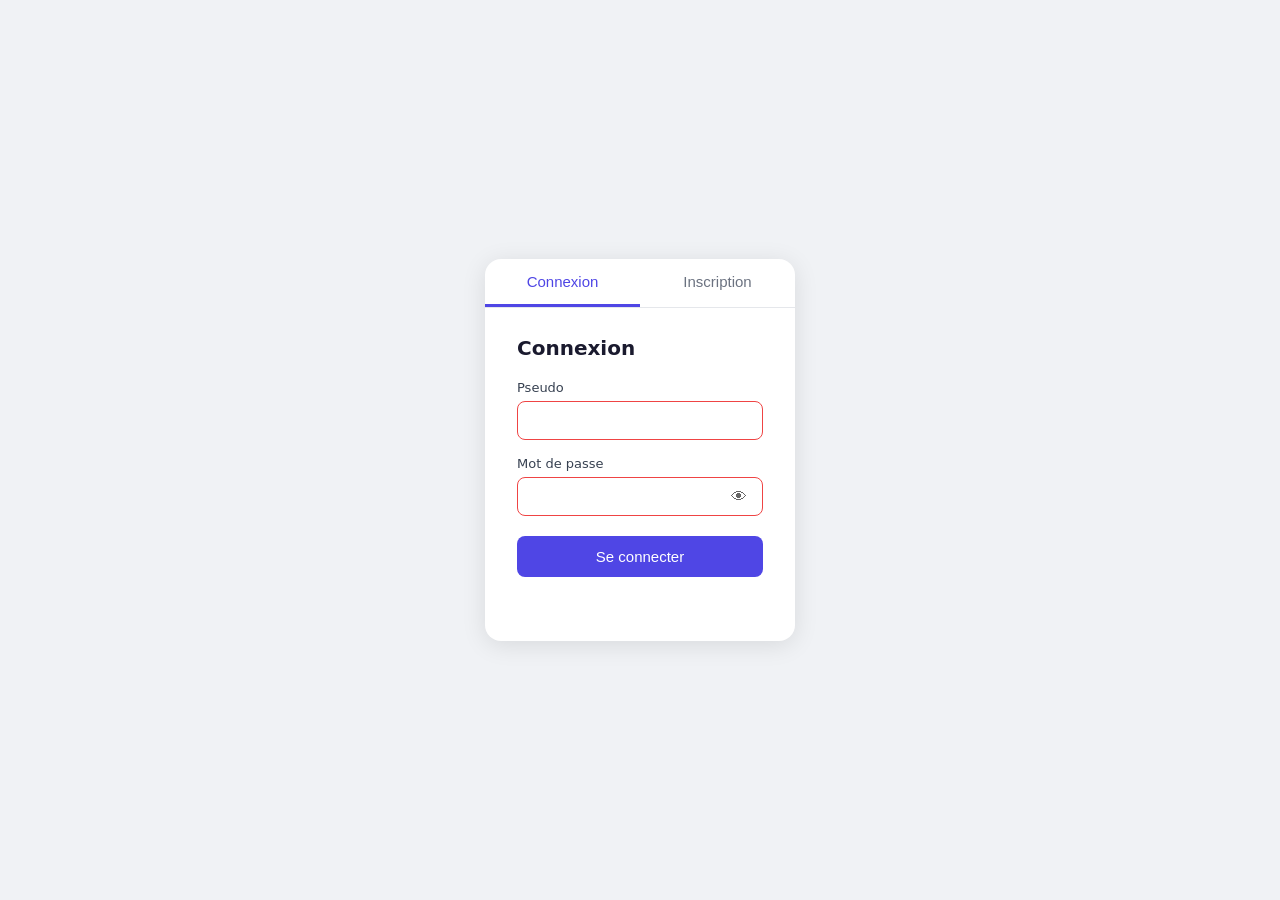
==== Front/index.html @ f85ab186 "Formulaire d'inscription et login" ====
<!DOCTYPE html>
<html lang="fr">
<head>
  <meta charset="UTF-8">
  <meta name="viewport" content="width=device-width, initial-scale=1.0">
  <title>Authentification sécurisée</title>
  <link rel="stylesheet" href="style.css">
</head>
<body>
  <main>
    <div class="card" id="app">
      <!-- Les onglets -->
      <div class="tabs" role="tablist">
        <button class="tab active" data-tab="login"
          role="tab" aria-selected="true">Connexion</button>
        <button class="tab" data-tab="register"
          role="tab" aria-selected="false">Inscription</button>
      </div>

      <!-- Formulaire connexion -->
      <section id="login" class="panel active" aria-label="Connexion">
        <h1>Connexion</h1>
        <div class="field">
          <label for="login-user">Pseudo</label>
          <input type="text" id="login-user" autocomplete="username"
                 minlength="3" maxlength="30" required>
        </div>
        <div class="field">
          <label for="login-pass">Mot de passe</label>
          <div class="input-wrap">
            <input type="password" id="login-pass" autocomplete="current-password"
                   minlength="8" required>
            <button type="button" class="toggle-pass" aria-label="Afficher/masquer">👁</button>
          </div>
        </div>
        <button class="btn" id="btn-login">Se connecter</button>
        <p class="msg" id="login-msg" role="alert" aria-live="polite"></p>
      </section>

      <!-- Formulaire inscription -->
      <section id="register" class="panel" aria-label="Inscription">
        <h1>Inscription</h1>
        <div class="field">
          <label for="reg-user">Pseudo</label>
          <input type="text" id="reg-user" autocomplete="username"
                 minlength="3" maxlength="30" pattern="[a-zA-Z0-9_]+" required>
          <small>Lettres, chiffres et _ (3–30 caractères)</small>
        </div>
        <div class="field">
          <label for="reg-pass">Mot de passe</label>
          <input type="password" id="reg-pass" autocomplete="new-password"
                 minlength="8" required>
          <div class="strength-bar"><div id="strength-fill"></div></div>
          <small id="strength-label">—</small>
        </div>
        <div class="field">
          <label for="reg-pass2">Confirmer</label>
          <input type="password" id="reg-pass2" autocomplete="new-password"
                 minlength="8" required>
        </div>
        <button class="btn" id="btn-register">Créer le compte</button>
        <p class="msg" id="reg-msg" role="alert" aria-live="polite"></p>
      </section>
    </div>
  </main>
  <script src="app.js"></script>
</body>
</html>
---- Front/style.css ----
*, *::before, *::after { box-sizing: border-box; margin: 0; }

body {
  min-height: 100vh;
  display: flex;
  align-items: center;
  justify-content: center;
  font-family: system-ui, sans-serif;
  background: #f0f2f5;
  color: #1a1a2e;
}

.card {
  background: #fff;
  border-radius: 16px;
  box-shadow: 0 4px 24px rgba(0,0,0,.10);
  width: 100%;
  max-width: 400px;
  overflow: hidden;
}

/* Onglets */
.tabs {
  display: flex;
  border-bottom: 1px solid #e5e7eb;
}
.tab {
  flex: 1;
  padding: 14px;
  border: none;
  background: none;
  font-size: 15px;
  cursor: pointer;
  color: #6b7280;
  transition: color .2s, border-bottom .2s;
  border-bottom: 3px solid transparent;
}
.tab.active {
  color: #4f46e5;
  border-bottom-color: #4f46e5;
  font-weight: 500;
}

/* Panneaux */
.panel { display: none; padding: 28px 32px 32px; }
.panel.active { display: block; }

h1 { font-size: 20px; font-weight: 600; margin-bottom: 20px; }

/* Champs */
.field { margin-bottom: 16px; }
label { display: block; font-size: 13px; font-weight: 500;
        color: #374151; margin-bottom: 6px; }
input[type=text],
input[type=password] {
  width: 100%;
  padding: 10px 12px;
  border: 1.5px solid #d1d5db;
  border-radius: 8px;
  font-size: 15px;
  transition: border-color .15s, box-shadow .15s;
  outline: none;
}
input:focus {
  border-color: #4f46e5;
  box-shadow: 0 0 0 3px rgba(79,70,229,.12);
}
input:invalid:not(:placeholder-shown) { border-color: #ef4444; }
small { display: block; font-size: 12px; color: #6b7280; margin-top: 4px; }

.input-wrap { position: relative; }
.input-wrap input { padding-right: 42px; }
.toggle-pass {
  position: absolute; right: 10px; top: 50%;
  transform: translateY(-50%);
  background: none; border: none; cursor: pointer;
  font-size: 16px; opacity: .6;
}

/* Indicateur de force */
.strength-bar {
  height: 4px; background: #e5e7eb;
  border-radius: 4px; margin-top: 6px; overflow: hidden;
}
#strength-fill {
  height: 100%; width: 0;
  border-radius: 4px; transition: width .3s, background .3s;
}

/* Bouton */
.btn {
  width: 100%; padding: 12px;
  background: #4f46e5; color: #fff;
  border: none; border-radius: 8px;
  font-size: 15px; font-weight: 500;
  cursor: pointer; transition: background .2s, opacity .2s;
  margin-top: 4px;
}
.btn:hover { background: #4338ca; }
.btn:disabled { opacity: .6; cursor: not-allowed; }

/* Messages */
.msg {
  margin-top: 12px; font-size: 14px;
  min-height: 20px; text-align: center;
}
.msg.success { color: #16a34a; }
.msg.error   { color: #dc2626; }
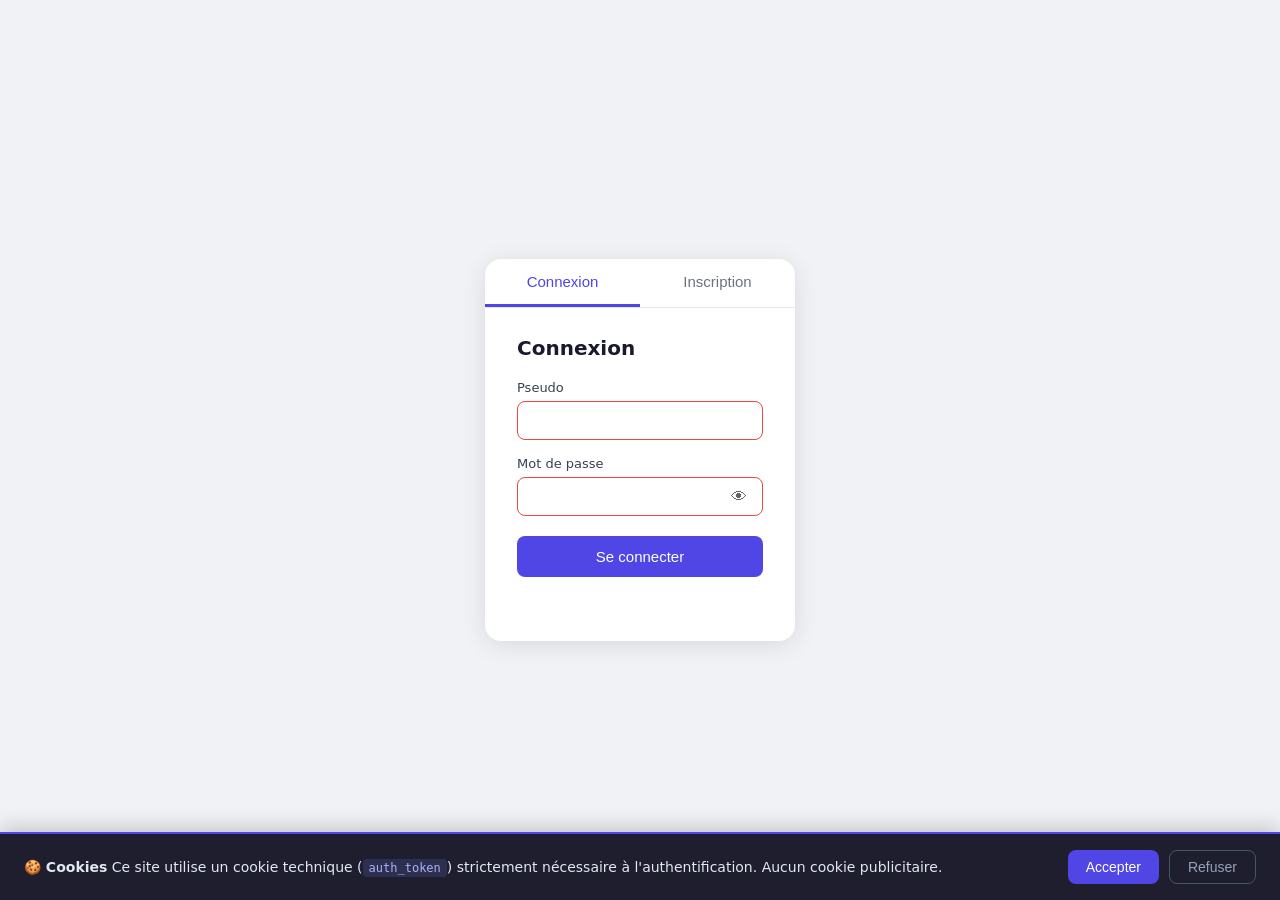
==== commit 818f6ee6: "Uptadate cookie" ====
--- a/Front/index.html
+++ b/Front/index.html
@@ -49,20 +49,35 @@
         <div class="field">
           <label for="reg-pass">Mot de passe</label>
           <input type="password" id="reg-pass" autocomplete="new-password"
-                 minlength="8" required>
+                 minlength="12" required>
           <div class="strength-bar"><div id="strength-fill"></div></div>
-          <small id="strength-label">—</small>
+          <small id="strength-label">Minimum 12 caractères avec une majuscule, une minuscule,
+  un chiffre et un caractère spécial</small>
         </div>
         <div class="field">
           <label for="reg-pass2">Confirmer</label>
           <input type="password" id="reg-pass2" autocomplete="new-password"
-                 minlength="8" required>
+                 minlength="12" required>
         </div>
         <button class="btn" id="btn-register">Créer le compte</button>
         <p class="msg" id="reg-msg" role="alert" aria-live="polite"></p>
       </section>
     </div>
   </main>
+  <div id="cookie-banner">
+    <div id="cookie-text">
+      <strong>🍪 Cookies</strong>
+      Ce site utilise un cookie technique (<code>auth_token</code>)
+      strictement nécessaire à l'authentification. Aucun cookie publicitaire.
+    </div>
+    <div id="cookie-buttons">
+      <button id="cookie-accept">Accepter</button>
+      <button id="cookie-refuse">Refuser</button>
+    </div>
+  </div>
+  <button id="cookie-settings" class="cookie-settings-btn">
+  ⚙️ Modifier mes cookies
+  </button>
   <script src="app.js"></script>
 </body>
 </html>
--- a/Front/style.css
+++ b/Front/style.css
@@ -105,4 +105,86 @@
   min-height: 20px; text-align: center;
 }
 .msg.success { color: #16a34a; }
-.msg.error   { color: #dc2626; }+.msg.error   { color: #dc2626; }
+/* ── Bandeau cookie ─────────────────────────────────────────────── */
+#cookie-banner {
+  position: fixed;
+  bottom: 0; left: 0; right: 0;
+  background: #1e1e2e;
+  color: #e2e8f0;
+  padding: 16px 24px;
+  display: flex;
+  align-items: center;
+  justify-content: space-between;
+  gap: 16px;
+  flex-wrap: wrap;
+  font-size: 14px;
+  z-index: 1000;
+  border-top: 2px solid #4f46e5;
+  box-shadow: 0 -4px 20px rgba(0,0,0,.2);
+  transition: transform .3s ease, opacity .3s ease;  /* ← ajout opacity */
+}
+
+#cookie-banner.hidden {
+  transform: translateY(100%);
+  opacity: 0;              /* ← le bandeau devient invisible */
+  pointer-events: none;    /* ← désactive les clics même si encore dans le DOM */
+}
+
+#cookie-text code {
+  background: #2e2e4e;
+  padding: 2px 6px;
+  border-radius: 4px;
+  font-size: 12px;
+  color: #a5b4fc;
+}
+
+#cookie-buttons {
+  display: flex;
+  gap: 10px;
+  flex-shrink: 0;
+}
+
+#cookie-accept {
+  background: #4f46e5;
+  color: #fff;
+  border: none;
+  padding: 8px 18px;
+  border-radius: 8px;
+  cursor: pointer;
+  font-size: 14px;
+  font-weight: 500;
+  transition: background .2s;
+}
+#cookie-accept:hover { background: #4338ca; }
+
+#cookie-refuse {
+  background: transparent;
+  color: #94a3b8;
+  border: 1px solid #475569;
+  padding: 8px 18px;
+  border-radius: 8px;
+  cursor: pointer;
+  font-size: 14px;
+  transition: border-color .2s, color .2s;
+}
+#cookie-refuse:hover { color: #e2e8f0; border-color: #94a3b8; }
+/* Bouton paramètres cookies */
+.cookie-settings-btn {
+  position: fixed;
+  bottom: 20px;
+  right: 20px;
+  background: #4f46e5;
+  color: white;
+  border: none;
+  padding: 10px 14px;
+  border-radius: 999px;
+  cursor: pointer;
+  font-size: 14px;
+  box-shadow: 0 2px 10px rgba(0,0,0,.15);
+  z-index: 999;
+}
+
+.cookie-settings-btn:hover {
+  background: #4338ca;
+}
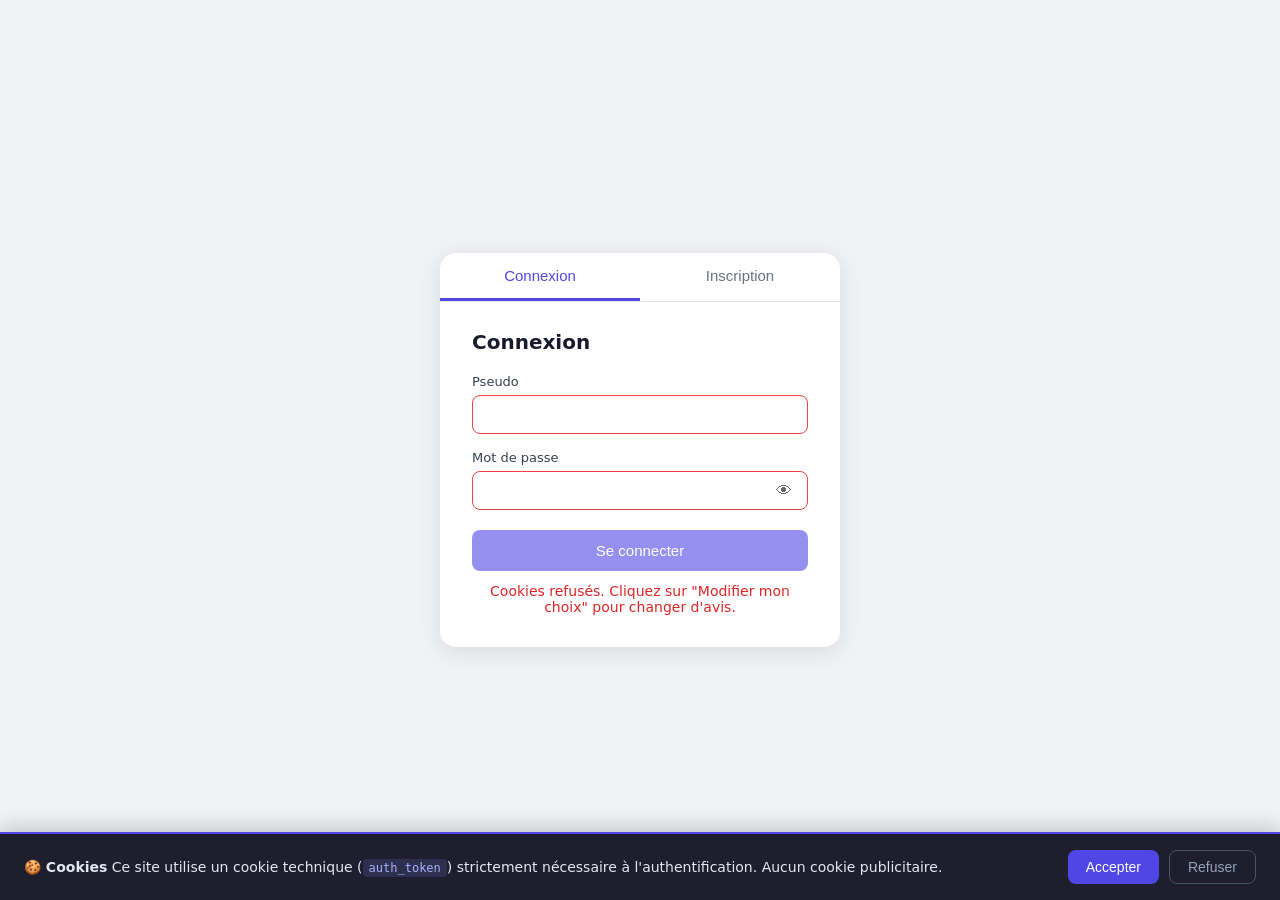
==== commit 8eaabada: "update deconnexion" ====
--- a/Front/index.html
+++ b/Front/index.html
@@ -78,6 +78,9 @@
   <button id="cookie-settings" class="cookie-settings-btn">
   ⚙️ Modifier mes cookies
   </button>
+  <button id="btn-logout" class="btn" style="display:none;">
+  Se déconnecter
+  </button>
   <script src="app.js"></script>
 </body>
 </html>
--- a/Front/style.css
+++ b/Front/style.css
@@ -99,6 +99,14 @@
 .btn:hover { background: #4338ca; }
 .btn:disabled { opacity: .6; cursor: not-allowed; }
 
+#btn-logout {
+  background: #dc2626;
+}
+
+#btn-logout:hover {
+  background: #b91c1c;
+}
+
 /* Messages */
 .msg {
   margin-top: 12px; font-size: 14px;
@@ -187,4 +195,4 @@
 
 .cookie-settings-btn:hover {
   background: #4338ca;
-}+}
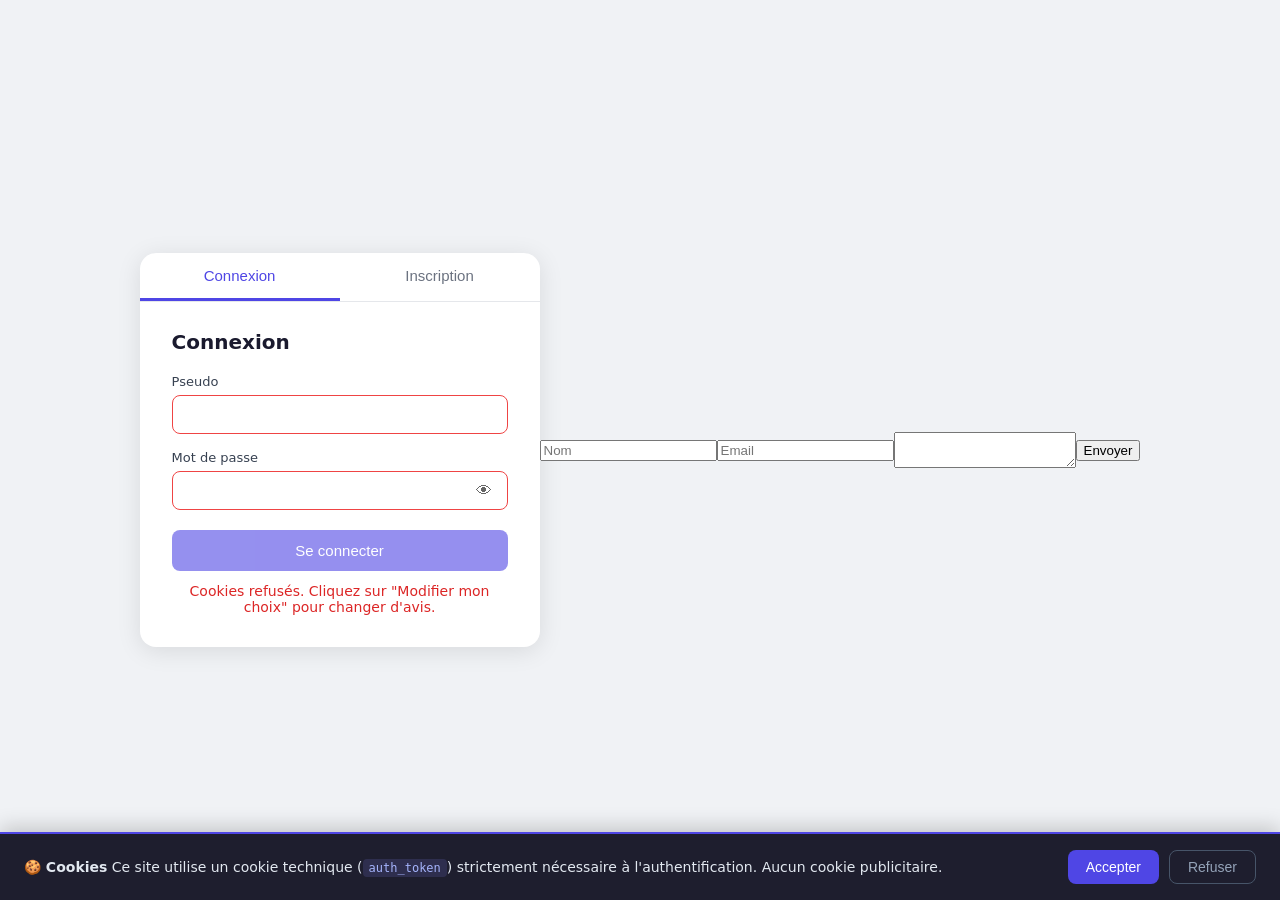
==== commit c2353f94: "Start contact" ====
--- a/Front/index.html
+++ b/Front/index.html
@@ -81,6 +81,10 @@
   <button id="btn-logout" class="btn" style="display:none;">
   Se déconnecter
   </button>
+  <input id="c-name" placeholder="Nom">
+  <input id="c-email" placeholder="Email">
+  <textarea id="c-message"></textarea>
+  <button onclick="sendContact()">Envoyer</button>
   <script src="app.js"></script>
 </body>
 </html>
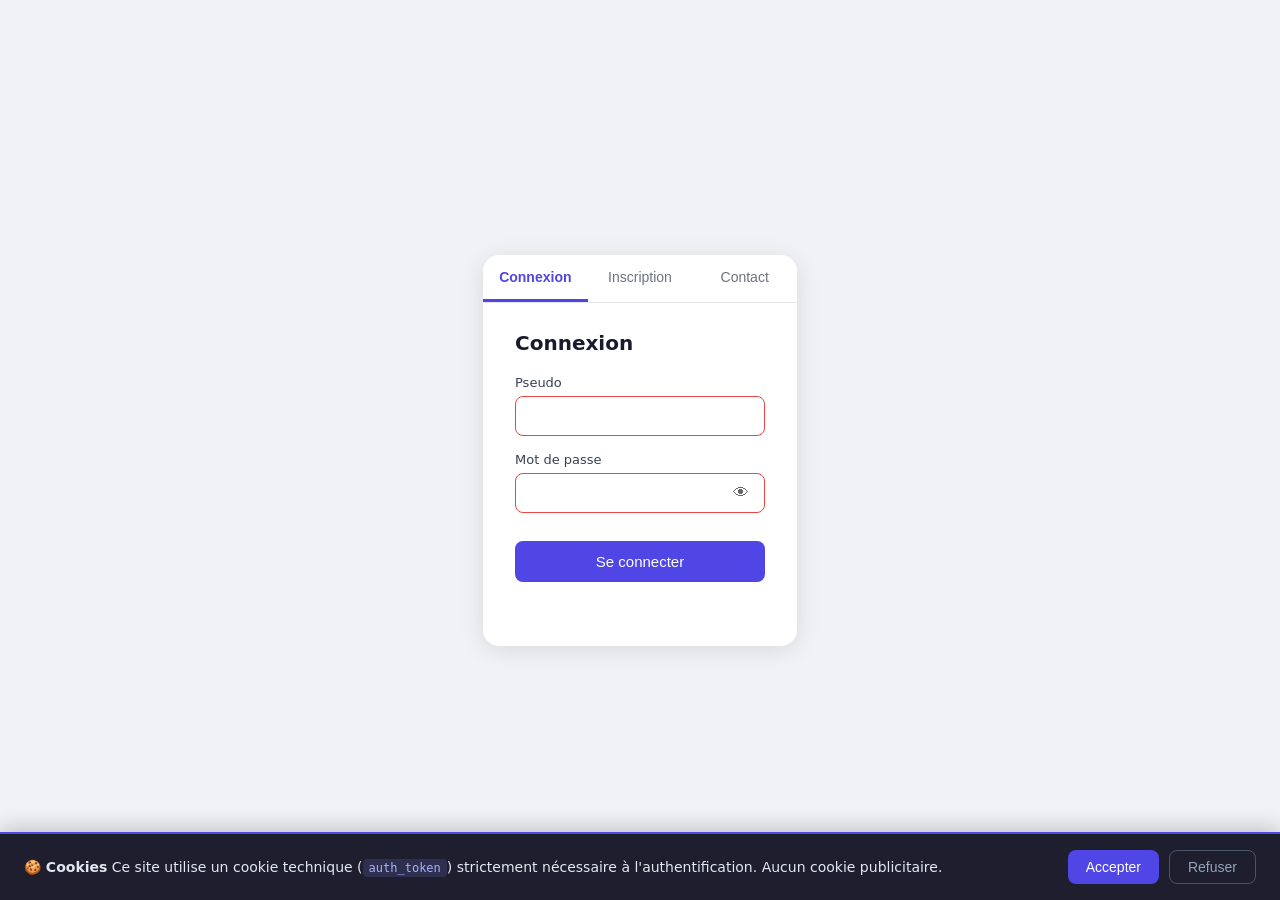
==== commit 21bc451d: "Update" ====
--- a/Front/index.html
+++ b/Front/index.html
@@ -1,20 +1,26 @@
 <!DOCTYPE html>
 <html lang="fr">
+
 <head>
   <meta charset="UTF-8">
   <meta name="viewport" content="width=device-width, initial-scale=1.0">
   <title>Authentification sécurisée</title>
   <link rel="stylesheet" href="style.css">
+  <!-- hCaptcha : chargé en async pour ne pas bloquer le rendu -->
+  <script src="https://js.hcaptcha.com/1/api.js" async defer></script>
 </head>
+
 <body>
   <main>
     <div class="card" id="app">
-      <!-- Les onglets -->
+      <!-- Onglets -->
       <div class="tabs" role="tablist">
         <button class="tab active" data-tab="login"
           role="tab" aria-selected="true">Connexion</button>
         <button class="tab" data-tab="register"
           role="tab" aria-selected="false">Inscription</button>
+        <button class="tab" data-tab="contact"
+          role="tab" aria-selected="false">Contact</button>
       </div>
 
       <!-- Formulaire connexion -->
@@ -29,7 +35,7 @@
           <label for="login-pass">Mot de passe</label>
           <div class="input-wrap">
             <input type="password" id="login-pass" autocomplete="current-password"
-                   minlength="8" required>
+                   minlength="12" required>
             <button type="button" class="toggle-pass" aria-label="Afficher/masquer">👁</button>
           </div>
         </div>
@@ -48,22 +54,69 @@
         </div>
         <div class="field">
           <label for="reg-pass">Mot de passe</label>
-          <input type="password" id="reg-pass" autocomplete="new-password"
-                 minlength="12" required>
+          <input type="password" id="reg-pass" autocomplete="new-password" minlength="12" required>
           <div class="strength-bar"><div id="strength-fill"></div></div>
-          <small id="strength-label">Minimum 12 caractères avec une majuscule, une minuscule,
-  un chiffre et un caractère spécial</small>
+          <small id="strength-label">Minimum 12 caractères avec une majuscule, une minuscule, un chiffre et un caractère spécial</small>
         </div>
         <div class="field">
           <label for="reg-pass2">Confirmer</label>
-          <input type="password" id="reg-pass2" autocomplete="new-password"
-                 minlength="12" required>
+          <input type="password" id="reg-pass2" autocomplete="new-password" minlength="12" required>
         </div>
         <button class="btn" id="btn-register">Créer le compte</button>
         <p class="msg" id="reg-msg" role="alert" aria-live="polite"></p>
       </section>
+
+      <!-- ─── Formulaire contact sécurisé ───────────────────────── -->
+      <!--
+        Mesures de sécurité intégrées :
+        1. CSRF  : token récupéré via /csrf.php et envoyé dans le corps JSON.
+                   Le serveur le compare via hash_equals() et le régénère après usage.
+        2. XSS   : les champs sont échappés côté serveur avec htmlspecialchars().
+                   Le JS ne construit pas de HTML à partir des entrées utilisateur.
+        3. Anti-spam : hCaptcha invisible — la réponse est vérifiée côté serveur
+                   via l'API https://hcaptcha.com/siteverify avant tout traitement.
+        4. Validation : longueurs et format contrôlés côté client ET serveur.
+      -->
+      <section id="contact" class="panel" aria-label="Contact">
+        <h1>Nous contacter</h1>
+        <div class="field">
+          <label for="c-name">Nom <span aria-hidden="true">*</span></label>
+          <input type="text" id="c-name" autocomplete="name"
+                 minlength="2" maxlength="50"
+                 placeholder="Votre nom" required>
+        </div>
+        <div class="field">
+          <label for="c-email">Email <span aria-hidden="true">*</span></label>
+          <input type="email" id="c-email" autocomplete="email"
+                 maxlength="254"
+                 placeholder="votre@email.com" required>
+        </div>
+        <div class="field">
+          <label for="c-message">Message <span aria-hidden="true">*</span></label>
+          <textarea id="c-message" rows="5"
+                    minlength="10" maxlength="1000"
+                    placeholder="Votre message (10–1000 caractères)" required></textarea>
+          <small id="c-char-count">0 / 1000 caractères</small>
+        </div>
+
+        <!--
+          hCaptcha widget.
+          data-sitekey : remplacer par votre clé publique hCaptcha.
+          Le widget génère automatiquement un champ h-captcha-response
+          lu par sendContact() via hcaptcha.getResponse().
+        -->
+        <div class="h-captcha"
+             data-sitekey="YOUR_HCAPTCHA_SITE_KEY"
+             data-theme="light">
+        </div>
+
+        <button class="btn" id="btn-contact" onclick="sendContact()">Envoyer</button>
+        <p class="msg" id="contact-msg" role="alert" aria-live="polite"></p>
+      </section>
     </div>
   </main>
+
+  <!-- Bandeau cookie -->
   <div id="cookie-banner">
     <div id="cookie-text">
       <strong>🍪 Cookies</strong>
@@ -75,16 +128,10 @@
       <button id="cookie-refuse">Refuser</button>
     </div>
   </div>
-  <button id="cookie-settings" class="cookie-settings-btn">
-  ⚙️ Modifier mes cookies
-  </button>
-  <button id="btn-logout" class="btn" style="display:none;">
-  Se déconnecter
-  </button>
-  <input id="c-name" placeholder="Nom">
-  <input id="c-email" placeholder="Email">
-  <textarea id="c-message"></textarea>
-  <button onclick="sendContact()">Envoyer</button>
+
+  <button id="cookie-settings" class="cookie-settings-btn">⚙️ Modifier mes cookies</button>
+  <button id="btn-logout" class="btn btn-logout" style="display:none;">Se déconnecter</button>
+
   <script src="app.js"></script>
 </body>
-</html>+</html>
--- a/Front/style.css
+++ b/Front/style.css
@@ -15,21 +15,21 @@
   border-radius: 16px;
   box-shadow: 0 4px 24px rgba(0,0,0,.10);
   width: 100%;
-  max-width: 400px;
+  max-width: 420px;
   overflow: hidden;
 }
 
-/* Onglets */
+/* ─── Onglets ──────────────────────────────────────────────────── */
 .tabs {
   display: flex;
   border-bottom: 1px solid #e5e7eb;
 }
 .tab {
   flex: 1;
-  padding: 14px;
+  padding: 14px 8px;
   border: none;
   background: none;
-  font-size: 15px;
+  font-size: 14px;
   cursor: pointer;
   color: #6b7280;
   transition: color .2s, border-bottom .2s;
@@ -38,35 +38,63 @@
 .tab.active {
   color: #4f46e5;
   border-bottom-color: #4f46e5;
-  font-weight: 500;
-}
-
-/* Panneaux */
+  font-weight: 600;
+}
+.tab:focus-visible {
+  outline: 2px solid #4f46e5;
+  outline-offset: -2px;
+}
+
+/* ─── Panneaux ─────────────────────────────────────────────────── */
 .panel { display: none; padding: 28px 32px 32px; }
 .panel.active { display: block; }
 
 h1 { font-size: 20px; font-weight: 600; margin-bottom: 20px; }
 
-/* Champs */
+/* ─── Champs ───────────────────────────────────────────────────── */
 .field { margin-bottom: 16px; }
-label { display: block; font-size: 13px; font-weight: 500;
-        color: #374151; margin-bottom: 6px; }
+label {
+  display: block;
+  font-size: 13px;
+  font-weight: 500;
+  color: #374151;
+  margin-bottom: 6px;
+}
+label span[aria-hidden] { color: #dc2626; margin-left: 2px; }
+
 input[type=text],
-input[type=password] {
+input[type=password],
+input[type=email],
+textarea {
   width: 100%;
   padding: 10px 12px;
   border: 1.5px solid #d1d5db;
   border-radius: 8px;
   font-size: 15px;
+  font-family: inherit;
   transition: border-color .15s, box-shadow .15s;
   outline: none;
 }
-input:focus {
+input:focus,
+textarea:focus {
   border-color: #4f46e5;
   box-shadow: 0 0 0 3px rgba(79,70,229,.12);
 }
-input:invalid:not(:placeholder-shown) { border-color: #ef4444; }
-small { display: block; font-size: 12px; color: #6b7280; margin-top: 4px; }
+input:invalid:not(:placeholder-shown),
+textarea:invalid:not(:placeholder-shown) { border-color: #ef4444; }
+
+textarea {
+  resize: vertical;
+  min-height: 120px;
+  line-height: 1.5;
+}
+
+small {
+  display: block;
+  font-size: 12px;
+  color: #6b7280;
+  margin-top: 4px;
+}
 
 .input-wrap { position: relative; }
 .input-wrap input { padding-right: 42px; }
@@ -76,45 +104,65 @@
   background: none; border: none; cursor: pointer;
   font-size: 16px; opacity: .6;
 }
-
-/* Indicateur de force */
+.toggle-pass:focus-visible { outline: 2px solid #4f46e5; border-radius: 4px; }
+
+/* ─── Indicateur de force ──────────────────────────────────────── */
 .strength-bar {
-  height: 4px; background: #e5e7eb;
-  border-radius: 4px; margin-top: 6px; overflow: hidden;
+  height: 4px;
+  background: #e5e7eb;
+  border-radius: 4px;
+  margin-top: 6px;
+  overflow: hidden;
 }
 #strength-fill {
   height: 100%; width: 0;
-  border-radius: 4px; transition: width .3s, background .3s;
-}
-
-/* Bouton */
+  border-radius: 4px;
+  transition: width .3s, background .3s;
+}
+
+/* ─── hCaptcha widget ──────────────────────────────────────────── */
+.h-captcha {
+  margin: 12px 0 4px;
+}
+
+/* ─── Boutons ──────────────────────────────────────────────────── */
 .btn {
   width: 100%; padding: 12px;
   background: #4f46e5; color: #fff;
   border: none; border-radius: 8px;
   font-size: 15px; font-weight: 500;
-  cursor: pointer; transition: background .2s, opacity .2s;
-  margin-top: 4px;
+  cursor: pointer;
+  transition: background .2s, opacity .2s;
+  margin-top: 12px;
 }
 .btn:hover { background: #4338ca; }
 .btn:disabled { opacity: .6; cursor: not-allowed; }
-
-#btn-logout {
+.btn:focus-visible { outline: 2px solid #4f46e5; outline-offset: 2px; }
+
+.btn-logout {
+  position: fixed;
+  top: 20px;
+  right: 20px;
+  width: auto;
+  padding: 10px 18px;
   background: #dc2626;
-}
-
-#btn-logout:hover {
-  background: #b91c1c;
-}
-
-/* Messages */
+  font-size: 14px;
+}
+.btn-logout:hover { background: #b91c1c; }
+
+/* ─── Messages de retour ───────────────────────────────────────── */
 .msg {
-  margin-top: 12px; font-size: 14px;
-  min-height: 20px; text-align: center;
+  margin-top: 12px;
+  font-size: 14px;
+  min-height: 20px;
+  text-align: center;
+  padding: 0 4px;
+  line-height: 1.4;
 }
 .msg.success { color: #16a34a; }
 .msg.error   { color: #dc2626; }
-/* ── Bandeau cookie ─────────────────────────────────────────────── */
+
+/* ─── Bandeau cookie ───────────────────────────────────────────── */
 #cookie-banner {
   position: fixed;
   bottom: 0; left: 0; right: 0;
@@ -130,15 +178,13 @@
   z-index: 1000;
   border-top: 2px solid #4f46e5;
   box-shadow: 0 -4px 20px rgba(0,0,0,.2);
-  transition: transform .3s ease, opacity .3s ease;  /* ← ajout opacity */
-}
-
+  transition: transform .3s ease, opacity .3s ease;
+}
 #cookie-banner.hidden {
   transform: translateY(100%);
-  opacity: 0;              /* ← le bandeau devient invisible */
-  pointer-events: none;    /* ← désactive les clics même si encore dans le DOM */
-}
-
+  opacity: 0;
+  pointer-events: none;
+}
 #cookie-text code {
   background: #2e2e4e;
   padding: 2px 6px;
@@ -146,53 +192,38 @@
   font-size: 12px;
   color: #a5b4fc;
 }
-
 #cookie-buttons {
   display: flex;
   gap: 10px;
   flex-shrink: 0;
 }
-
 #cookie-accept {
-  background: #4f46e5;
-  color: #fff;
-  border: none;
-  padding: 8px 18px;
-  border-radius: 8px;
-  cursor: pointer;
-  font-size: 14px;
-  font-weight: 500;
+  background: #4f46e5; color: #fff;
+  border: none; padding: 8px 18px;
+  border-radius: 8px; cursor: pointer;
+  font-size: 14px; font-weight: 500;
   transition: background .2s;
 }
 #cookie-accept:hover { background: #4338ca; }
 
 #cookie-refuse {
-  background: transparent;
-  color: #94a3b8;
-  border: 1px solid #475569;
-  padding: 8px 18px;
-  border-radius: 8px;
-  cursor: pointer;
-  font-size: 14px;
+  background: transparent; color: #94a3b8;
+  border: 1px solid #475569; padding: 8px 18px;
+  border-radius: 8px; cursor: pointer; font-size: 14px;
   transition: border-color .2s, color .2s;
 }
 #cookie-refuse:hover { color: #e2e8f0; border-color: #94a3b8; }
-/* Bouton paramètres cookies */
+
+/* ─── Bouton paramètres cookies ────────────────────────────────── */
 .cookie-settings-btn {
   position: fixed;
-  bottom: 20px;
-  right: 20px;
-  background: #4f46e5;
-  color: white;
-  border: none;
-  padding: 10px 14px;
-  border-radius: 999px;
-  cursor: pointer;
+  bottom: 20px; right: 20px;
+  background: #4f46e5; color: white;
+  border: none; padding: 10px 14px;
+  border-radius: 999px; cursor: pointer;
   font-size: 14px;
   box-shadow: 0 2px 10px rgba(0,0,0,.15);
   z-index: 999;
-}
-
-.cookie-settings-btn:hover {
-  background: #4338ca;
-}
+  transition: background .2s;
+}
+.cookie-settings-btn:hover { background: #4338ca; }
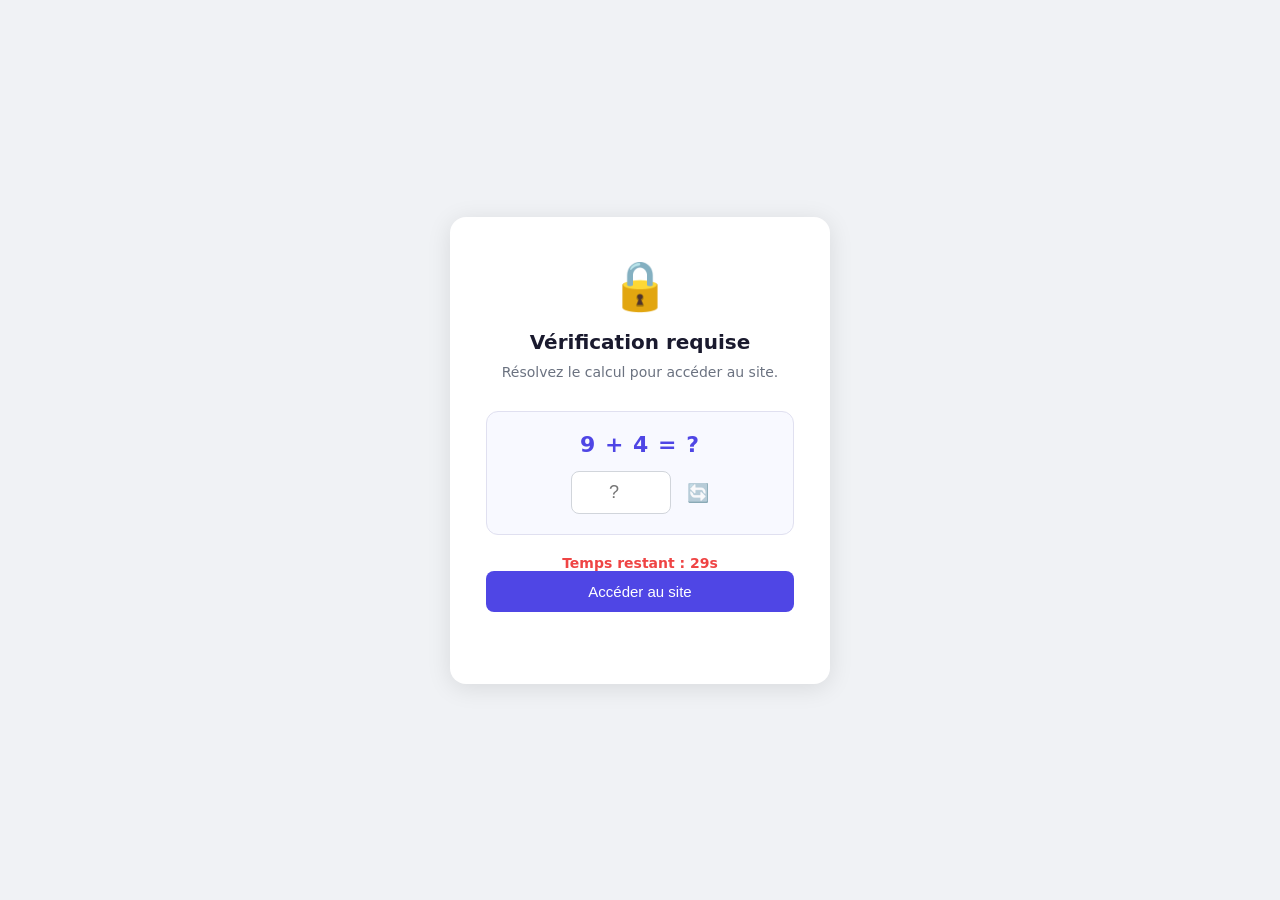
==== commit 5f4f0e32: "Update" ====
--- a/Front/index.html
+++ b/Front/index.html
@@ -6,132 +6,219 @@
   <meta name="viewport" content="width=device-width, initial-scale=1.0">
   <title>Authentification sécurisée</title>
   <link rel="stylesheet" href="style.css">
-  <!-- hCaptcha : chargé en async pour ne pas bloquer le rendu -->
-  <script src="https://js.hcaptcha.com/1/api.js" async defer></script>
 </head>
 
 <body>
   <main>
     <div class="card" id="app">
+
       <!-- Onglets -->
       <div class="tabs" role="tablist">
-        <button class="tab active" data-tab="login"
-          role="tab" aria-selected="true">Connexion</button>
-        <button class="tab" data-tab="register"
-          role="tab" aria-selected="false">Inscription</button>
-        <button class="tab" data-tab="contact"
-          role="tab" aria-selected="false">Contact</button>
+        <button class="tab active" data-tab="login" role="tab" aria-selected="true" type="button">
+          Connexion
+        </button>
+
+        <button class="tab" data-tab="register" role="tab" aria-selected="false" type="button">
+          Inscription
+        </button>
+
+        <button class="tab" data-tab="contact" role="tab" aria-selected="false" type="button">
+          Contact
+        </button>
       </div>
 
-      <!-- Formulaire connexion -->
+      <!-- CONNEXION -->
+
       <section id="login" class="panel active" aria-label="Connexion">
         <h1>Connexion</h1>
-        <div class="field">
-          <label for="login-user">Pseudo</label>
-          <input type="text" id="login-user" autocomplete="username"
-                 minlength="3" maxlength="30" required>
-        </div>
-        <div class="field">
-          <label for="login-pass">Mot de passe</label>
-          <div class="input-wrap">
-            <input type="password" id="login-pass" autocomplete="current-password"
-                   minlength="12" required>
-            <button type="button" class="toggle-pass" aria-label="Afficher/masquer">👁</button>
-          </div>
-        </div>
-        <button class="btn" id="btn-login">Se connecter</button>
+
+        <form id="login-form" method="post" autocomplete="on">
+
+          <div class="field">
+            <label for="login-user">Pseudo
+              <span aria-hidden="true">*</span>
+            </label>
+            <input type="text" id="login-user" name="username"
+              autocomplete="username" minlength="3" maxlength="30" required>
+          </div>
+
+          <div class="field">
+            <label for="login-pass">Mot de passe
+              <span aria-hidden="true">*</span>
+            </label>
+
+            <div class="input-wrap">
+              <input type="password" id="login-pass" name="password"
+                autocomplete="current-password" minlength="12" required>
+
+              <button type="button" class="toggle-pass"
+                aria-label="Afficher/masquer">👁
+              </button>
+            </div>
+          </div>
+
+          <button class="btn" id="btn-login" type="submit">
+            Se connecter
+          </button>
+
+        </form>
+
         <p class="msg" id="login-msg" role="alert" aria-live="polite"></p>
+
       </section>
 
-      <!-- Formulaire inscription -->
+      <!-- INSCRIPTION -->
+
       <section id="register" class="panel" aria-label="Inscription">
+
         <h1>Inscription</h1>
-        <div class="field">
-          <label for="reg-user">Pseudo</label>
-          <input type="text" id="reg-user" autocomplete="username"
-                 minlength="3" maxlength="30" pattern="[a-zA-Z0-9_]+" required>
-          <small>Lettres, chiffres et _ (3–30 caractères)</small>
-        </div>
-        <div class="field">
-          <label for="reg-pass">Mot de passe</label>
-          <input type="password" id="reg-pass" autocomplete="new-password" minlength="12" required>
-          <div class="strength-bar"><div id="strength-fill"></div></div>
-          <small id="strength-label">Minimum 12 caractères avec une majuscule, une minuscule, un chiffre et un caractère spécial</small>
-        </div>
-        <div class="field">
-          <label for="reg-pass2">Confirmer</label>
-          <input type="password" id="reg-pass2" autocomplete="new-password" minlength="12" required>
-        </div>
-        <button class="btn" id="btn-register">Créer le compte</button>
+        
+
+        <form id="register-form" method="post" autocomplete="on">
+
+          <div class="field">
+
+            <label for="reg-user">Pseudo
+              <span aria-hidden="true">*</span>
+            </label>
+
+            <input type="text" id="reg-user" name="username"
+              autocomplete="username" minlength="3" maxlength="30"
+              pattern="[a-zA-Z0-9_]+" required>
+
+            <small>Lettres, chiffres et _ (3–30 caractères)</small>
+
+          </div>
+
+          <div class="field">
+
+            <label for="reg-pass">Mot de passe
+              <span aria-hidden="true">*</span>
+            </label>
+
+            <input type="password" id="reg-pass" name="password"
+              autocomplete="new-password" minlength="12" required>
+
+            <div class="strength-bar">
+              <div id="strength-fill"></div>
+            </div>
+
+            <small id="strength-label">
+              Minimum 12 caractères avec une majuscule, une minuscule, un chiffre et un caractère spécial
+            </small>
+
+          </div>
+
+          <div class="field">
+
+            <label for="reg-pass2">Confirmer
+              <span aria-hidden="true">*</span>
+            </label>
+
+            <input type="password" id="reg-pass2" name="password_confirm"
+              autocomplete="new-password" minlength="12" required>
+
+          </div>
+
+          <button class="btn" id="btn-register" type="submit">
+            Créer le compte
+          </button>
+
+        </form>
+
         <p class="msg" id="reg-msg" role="alert" aria-live="polite"></p>
+
       </section>
 
-      <!-- ─── Formulaire contact sécurisé ───────────────────────── -->
-      <!--
-        Mesures de sécurité intégrées :
-        1. CSRF  : token récupéré via /csrf.php et envoyé dans le corps JSON.
-                   Le serveur le compare via hash_equals() et le régénère après usage.
-        2. XSS   : les champs sont échappés côté serveur avec htmlspecialchars().
-                   Le JS ne construit pas de HTML à partir des entrées utilisateur.
-        3. Anti-spam : hCaptcha invisible — la réponse est vérifiée côté serveur
-                   via l'API https://hcaptcha.com/siteverify avant tout traitement.
-        4. Validation : longueurs et format contrôlés côté client ET serveur.
-      -->
+      <!-- ===================== CONTACT ===================== -->
+
       <section id="contact" class="panel" aria-label="Contact">
+
         <h1>Nous contacter</h1>
-        <div class="field">
-          <label for="c-name">Nom <span aria-hidden="true">*</span></label>
-          <input type="text" id="c-name" autocomplete="name"
-                 minlength="2" maxlength="50"
-                 placeholder="Votre nom" required>
-        </div>
-        <div class="field">
-          <label for="c-email">Email <span aria-hidden="true">*</span></label>
-          <input type="email" id="c-email" autocomplete="email"
-                 maxlength="254"
-                 placeholder="votre@email.com" required>
-        </div>
-        <div class="field">
-          <label for="c-message">Message <span aria-hidden="true">*</span></label>
-          <textarea id="c-message" rows="5"
-                    minlength="10" maxlength="1000"
-                    placeholder="Votre message (10–1000 caractères)" required></textarea>
-          <small id="c-char-count">0 / 1000 caractères</small>
-        </div>
-
-        <!--
-          hCaptcha widget.
-          data-sitekey : remplacer par votre clé publique hCaptcha.
-          Le widget génère automatiquement un champ h-captcha-response
-          lu par sendContact() via hcaptcha.getResponse().
-        -->
-        <div class="h-captcha"
-             data-sitekey="YOUR_HCAPTCHA_SITE_KEY"
-             data-theme="light">
-        </div>
-
-        <button class="btn" id="btn-contact" onclick="sendContact()">Envoyer</button>
+
+        <form id="contact-form" method="post" autocomplete="on">
+
+          <div class="field">
+
+            <label for="c-name"> Nom<span aria-hidden="true">*</span></label>
+
+            <input type="text" id="c-name" name="name" autocomplete="name"
+              minlength="2" maxlength="50" placeholder="Votre nom" required>
+
+          </div>
+
+          <div class="field">
+
+            <label for="c-email"> Email<span aria-hidden="true">*</span></label>
+
+            <input type="email" id="c-email" name="email" autocomplete="email"
+              maxlength="254" placeholder="votre@email.com" required>
+
+          </div>
+
+          <div class="field">
+
+            <label for="c-message"> Message<span aria-hidden="true">*</span></label>
+
+            <textarea id="c-message" name="message" rows="5" minlength="10"
+              maxlength="1000" placeholder="Votre message (10–1000 caractères)"
+              required></textarea>
+
+            <small id="c-char-count">
+              0 / 1000 caractères
+            </small>
+
+          </div>
+
+          <button class="btn" id="btn-contact" type="submit"> Envoyer </button>
+
+        </form>
+
         <p class="msg" id="contact-msg" role="alert" aria-live="polite"></p>
+
       </section>
+
     </div>
   </main>
 
   <!-- Bandeau cookie -->
+
   <div id="cookie-banner">
     <div id="cookie-text">
       <strong>🍪 Cookies</strong>
-      Ce site utilise un cookie technique (<code>auth_token</code>)
-      strictement nécessaire à l'authentification. Aucun cookie publicitaire.
+
+      Ce site utilise un cookie technique
+      (<code>auth_token</code>)
+      strictement nécessaire à l'authentification.
+      Aucun cookie publicitaire.
     </div>
+
     <div id="cookie-buttons">
-      <button id="cookie-accept">Accepter</button>
-      <button id="cookie-refuse">Refuser</button>
+      <button id="cookie-accept" type="button"> Accepter </button>
+      <button id="cookie-refuse" type="button"> Refuser </button>
     </div>
   </div>
 
-  <button id="cookie-settings" class="cookie-settings-btn">⚙️ Modifier mes cookies</button>
-  <button id="btn-logout" class="btn btn-logout" style="display:none;">Se déconnecter</button>
+  <button id="cookie-settings" class="cookie-settings-btn" type="button">
+    ⚙️ Modifier mes cookies
+  </button>
+
+  <button id="btn-logout" class="btn btn-logout" type="button"
+    style="display:none;"> Se déconnecter
+  </button>
+
+  
+  <input type="text" name="website" id="website" style="display:none !important;" 
+  tabindex="-1" autocomplete="off">
+  
+  
+  <script>
+    if (sessionStorage.getItem("gate_passed") !== "1") {
+      window.location.replace("gate.html");
+    }
+  </script>
 
   <script src="app.js"></script>
+
 </body>
-</html>
+</html>
--- a/Front/style.css
+++ b/Front/style.css
@@ -227,3 +227,4 @@
   transition: background .2s;
 }
 .cookie-settings-btn:hover { background: #4338ca; }
+
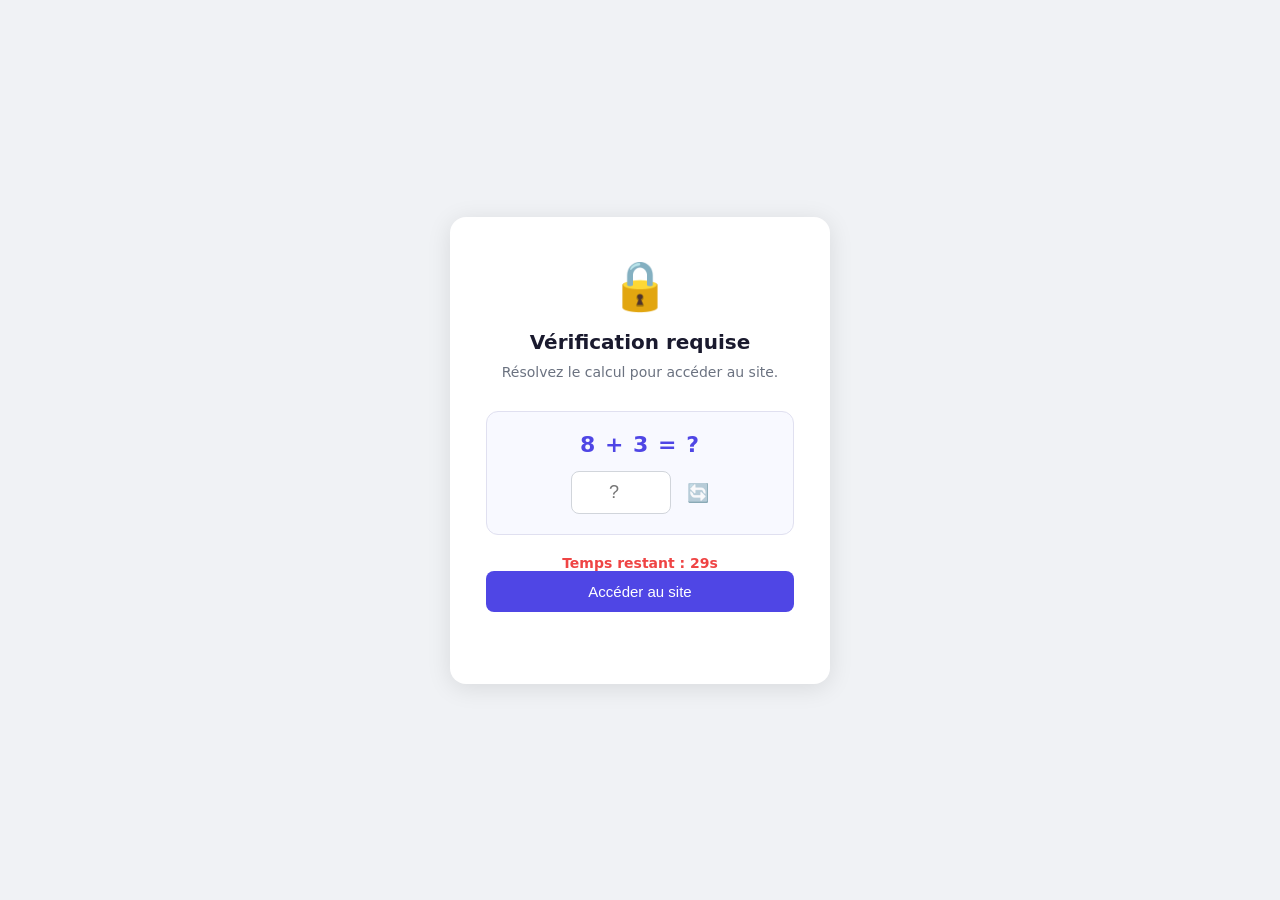
==== commit d9b61f48: "Update" ====
--- a/Front/index.html
+++ b/Front/index.html
@@ -168,6 +168,18 @@
               0 / 1000 caractères
             </small>
 
+          </div>
+
+          <!-- Bloc Captcha Mathématique -->
+          <div class="field" style="margin-top: 16px;">
+            <label for="c-captcha-answer">
+              Sécurité : <span id="c-captcha-question" style="color: #4f46e5; font-weight: bold;">...</span>
+              <span aria-hidden="true">*</span>
+            </label>
+            <div style="display: flex; gap: 10px; align-items: center;">
+              <input type="number" id="c-captcha-answer" placeholder="Votre réponse" required style="max-width: 150px; text-align: center;">
+              <button type="button" id="btn-c-refresh" style="background: none; border: none; cursor: pointer; font-size: 18px;" title="Changer de calcul">🔄</button>
+            </div>
           </div>
 
           <button class="btn" id="btn-contact" type="submit"> Envoyer </button>
